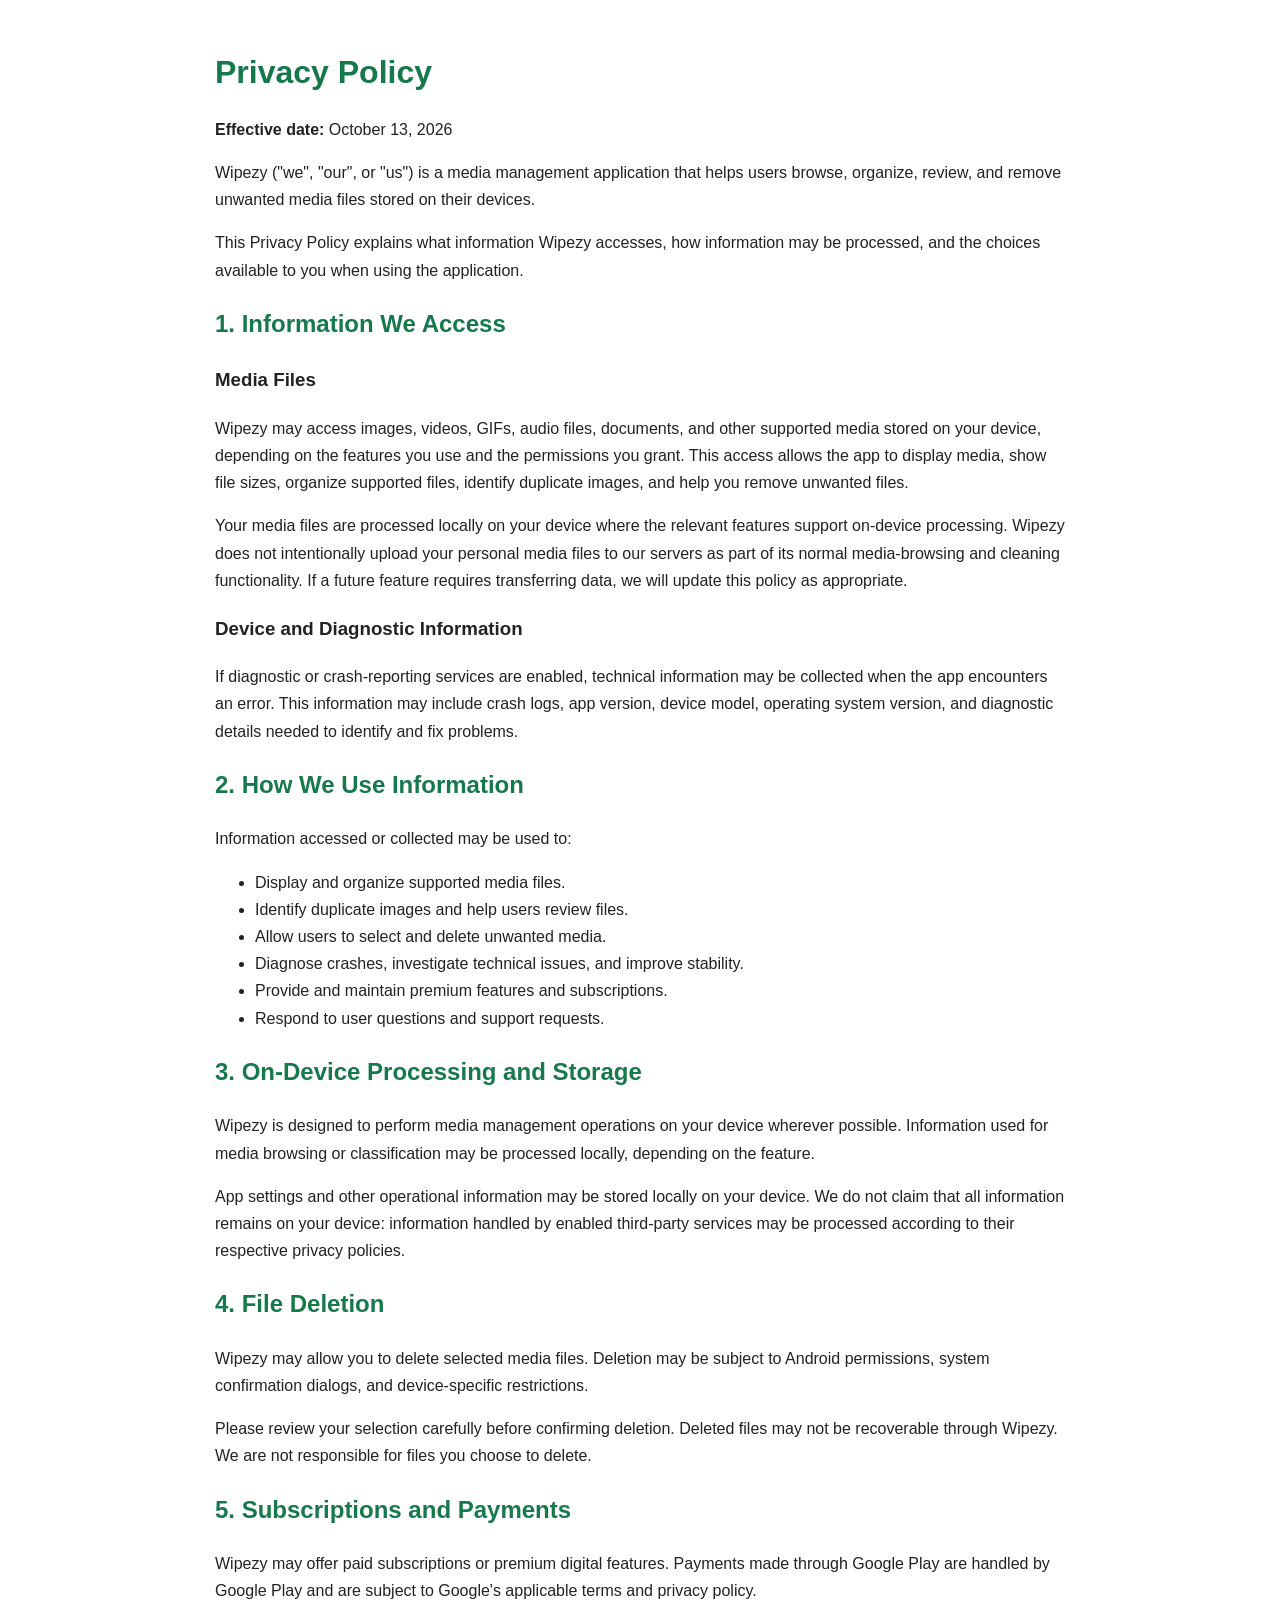
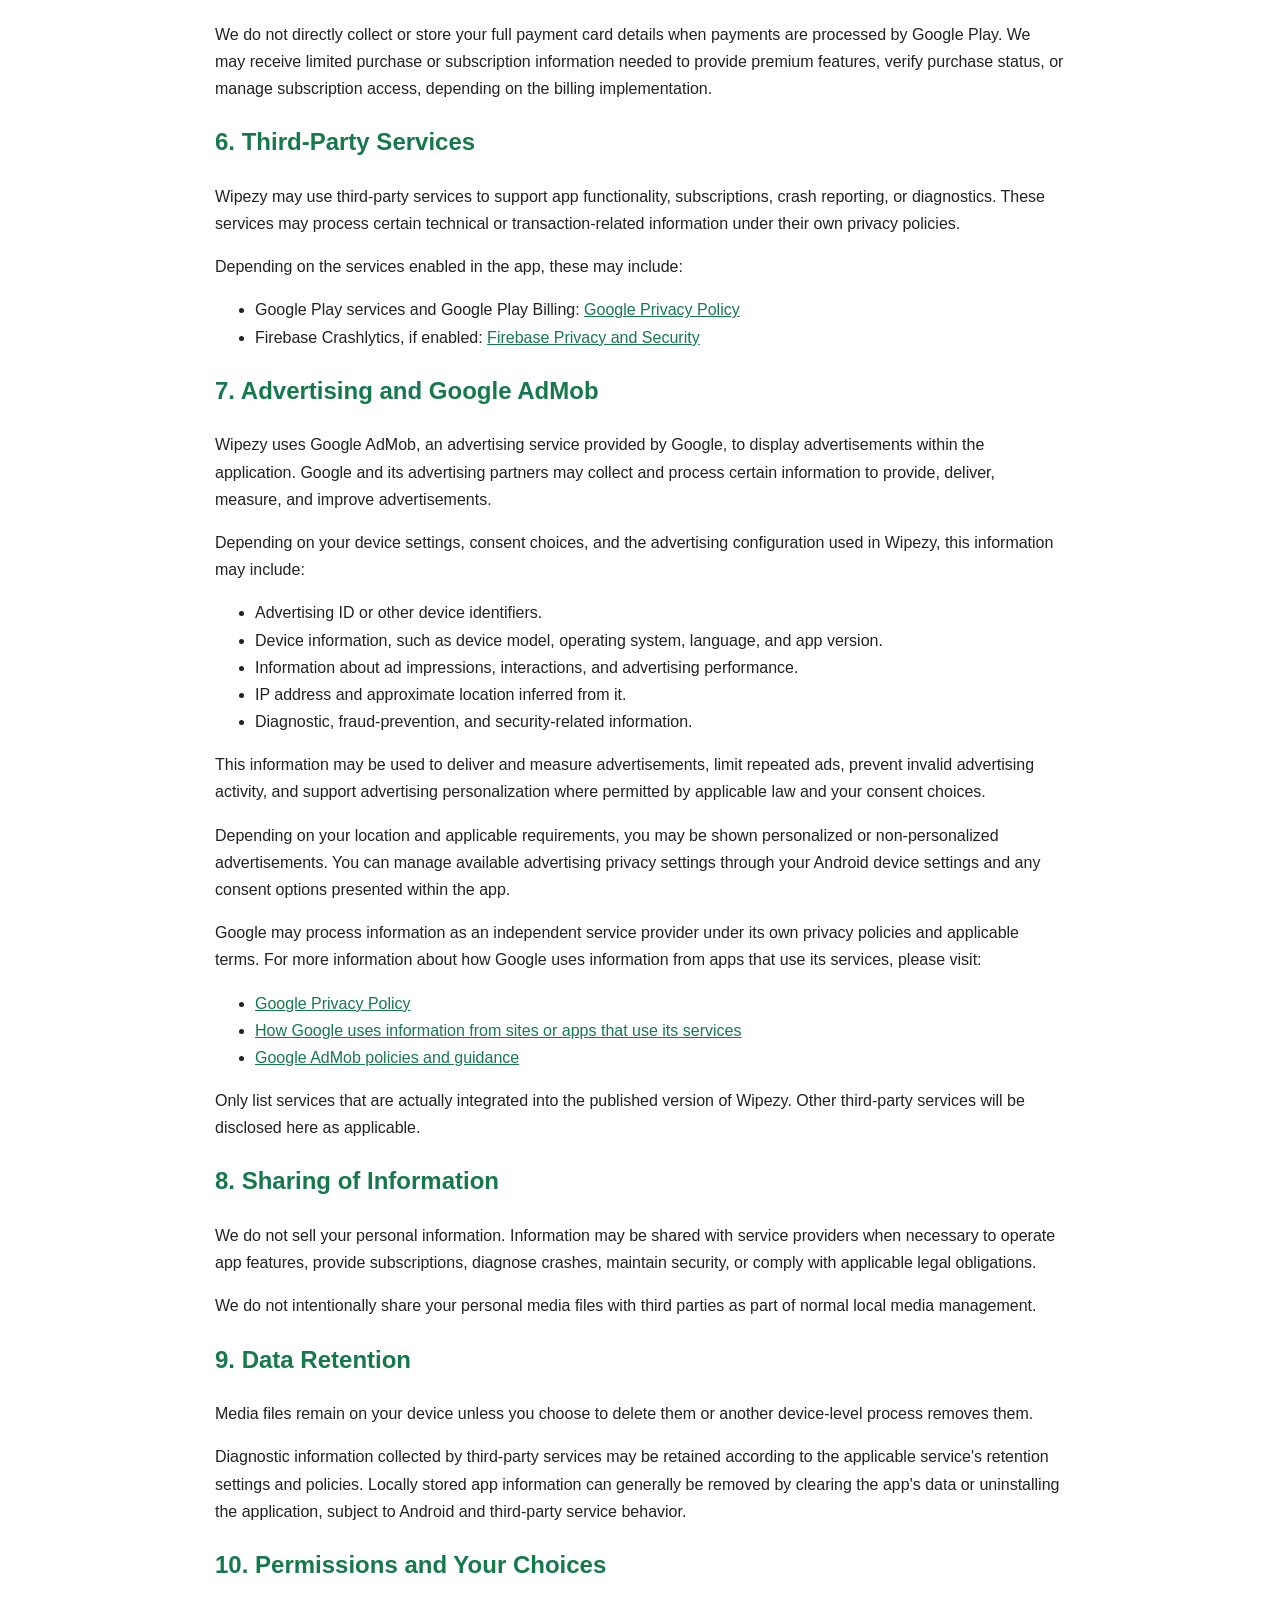
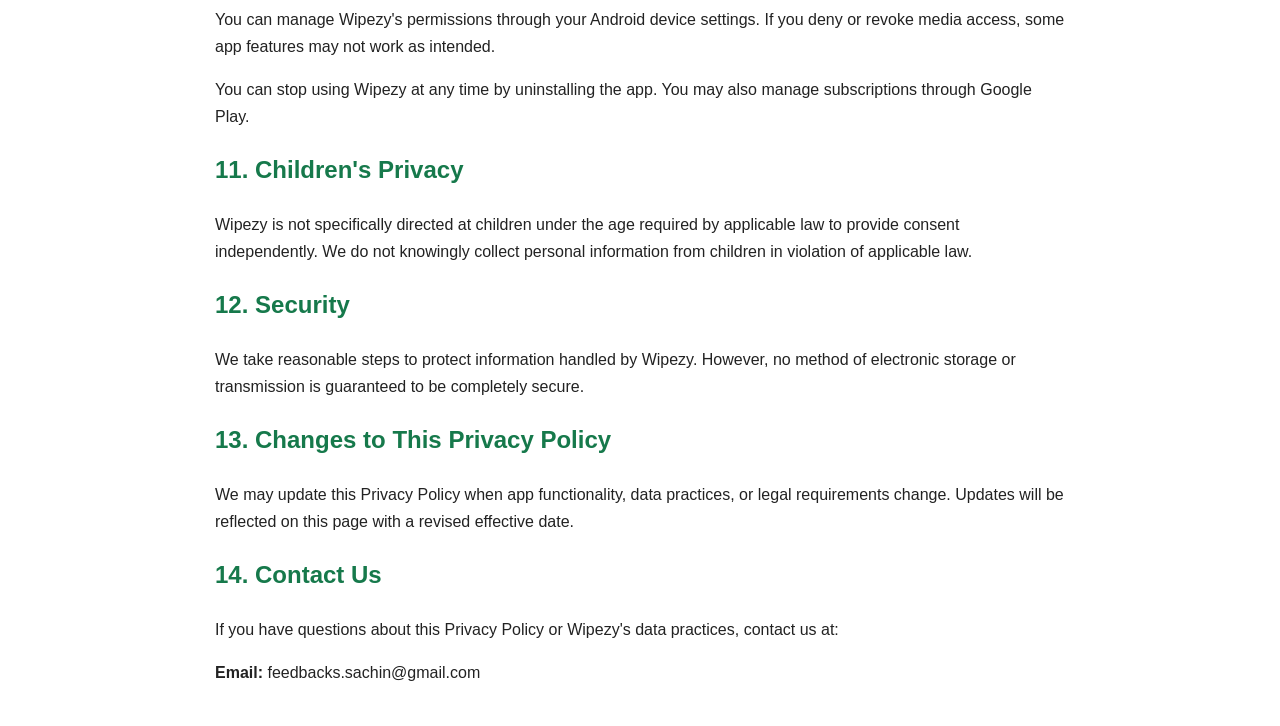
==== index.html @ 85cbdfef "Initial commit" ====
<!DOCTYPE html>
<html lang="en">
<head>
    <meta charset="UTF-8">
    <meta name="viewport" content="width=device-width, initial-scale=1.0">
    <title>Privacy Policy - Wipezy</title>
    <style>
        body {
            font-family: Arial, sans-serif;
            line-height: 1.7;
            color: #222;
            max-width: 850px;
            margin: 0 auto;
            padding: 24px;
        }
        h1, h2 { color: #16794b; }
        h1 { margin-bottom: 8px; }
        a { color: #16794b; }
    </style>
</head>
<body>

<h1>Privacy Policy</h1>
<p><strong>Effective date:</strong> October 13, 2026</p>

<p>
Wipezy ("we", "our", or "us") is a media management application
that helps users browse, organize, review, and remove unwanted media
files stored on their devices.
</p>

<p>
This Privacy Policy explains what information Wipezy accesses,
how information may be processed, and the choices available to you
when using the application.
</p>

<h2>1. Information We Access</h2>

<h3>Media Files</h3>
<p>
Wipezy may access images, videos, GIFs, audio files, documents,
and other supported media stored on your device, depending on the
features you use and the permissions you grant.
This access allows the app to display media, show file sizes,
organize supported files, identify duplicate images, and help you
remove unwanted files.
</p>

<p>
Your media files are processed locally on your device where the
relevant features support on-device processing. Wipezy does not
intentionally upload your personal media files to our servers as
part of its normal media-browsing and cleaning functionality.
If a future feature requires transferring data, we will update
this policy as appropriate.
</p>

<h3>Device and Diagnostic Information</h3>
<p>
If diagnostic or crash-reporting services are enabled, technical
information may be collected when the app encounters an error.
This information may include crash logs, app version, device model,
operating system version, and diagnostic details needed to identify
and fix problems.
</p>

<h2>2. How We Use Information</h2>
<p>Information accessed or collected may be used to:</p>
<ul>
    <li>Display and organize supported media files.</li>
    <li>Identify duplicate images and help users review files.</li>
    <li>Allow users to select and delete unwanted media.</li>
    <li>Diagnose crashes, investigate technical issues, and improve stability.</li>
    <li>Provide and maintain premium features and subscriptions.</li>
    <li>Respond to user questions and support requests.</li>
</ul>

<h2>3. On-Device Processing and Storage</h2>
<p>
Wipezy is designed to perform media management operations on your
device wherever possible. Information used for media browsing or
classification may be processed locally, depending on the feature.
</p>

<p>
App settings and other operational information may be stored locally
on your device. We do not claim that all information remains on your
device: information handled by enabled third-party services may be
processed according to their respective privacy policies.
</p>

<h2>4. File Deletion</h2>
<p>
Wipezy may allow you to delete selected media files. Deletion may be
subject to Android permissions, system confirmation dialogs, and
device-specific restrictions.
</p>

<p>
Please review your selection carefully before confirming deletion.
Deleted files may not be recoverable through Wipezy. We are not
responsible for files you choose to delete.
</p>

<h2>5. Subscriptions and Payments</h2>
<p>
Wipezy may offer paid subscriptions or premium digital features.
Payments made through Google Play are handled by Google Play and
are subject to Google's applicable terms and privacy policy.
</p>

<p>
We do not directly collect or store your full payment card details
when payments are processed by Google Play. We may receive limited
purchase or subscription information needed to provide premium
features, verify purchase status, or manage subscription access,
depending on the billing implementation.
</p>

<h2>6. Third-Party Services</h2>
<p>
Wipezy may use third-party services to support app functionality,
subscriptions, crash reporting, or diagnostics. These services may
process certain technical or transaction-related information under
their own privacy policies.
</p>

<p>Depending on the services enabled in the app, these may include:</p>
<ul>
    <li>
        Google Play services and Google Play Billing:
        <a href="https://policies.google.com/privacy">
            Google Privacy Policy
        </a>
    </li>
    <li>
        Firebase Crashlytics, if enabled:
        <a href="https://firebase.google.com/support/privacy">
            Firebase Privacy and Security
        </a>
    </li>
</ul>

<h2>7. Advertising and Google AdMob</h2>

<p>
Wipezy uses Google AdMob, an advertising service provided by Google,
to display advertisements within the application. Google and its
advertising partners may collect and process certain information
to provide, deliver, measure, and improve advertisements.
</p>

<p>
Depending on your device settings, consent choices, and the
advertising configuration used in Wipezy, this information may
include:
</p>

<ul>
    <li>Advertising ID or other device identifiers.</li>
    <li>Device information, such as device model, operating system,
        language, and app version.</li>
    <li>Information about ad impressions, interactions, and
        advertising performance.</li>
    <li>IP address and approximate location inferred from it.</li>
    <li>Diagnostic, fraud-prevention, and security-related information.</li>
</ul>

<p>
This information may be used to deliver and measure advertisements,
limit repeated ads, prevent invalid advertising activity, and support
advertising personalization where permitted by applicable law and
your consent choices.
</p>

<p>
Depending on your location and applicable requirements, you may be
shown personalized or non-personalized advertisements. You can manage
available advertising privacy settings through your Android device
settings and any consent options presented within the app.
</p>

<p>
Google may process information as an independent service provider
under its own privacy policies and applicable terms. For more
information about how Google uses information from apps that use
its services, please visit:
</p>

<ul>
    <li>
        <a href="https://policies.google.com/privacy">
            Google Privacy Policy
        </a>
    </li>
    <li>
        <a href="https://policies.google.com/technologies/partner-sites">
            How Google uses information from sites or apps that use
            its services
        </a>
    </li>
    <li>
        <a href="https://support.google.com/admob/answer/6128543">
            Google AdMob policies and guidance
        </a>
    </li>
</ul>

<p>
Only list services that are actually integrated into the published
version of Wipezy. Other third-party services will be disclosed here
as applicable.
</p>

<h2>8. Sharing of Information</h2>
<p>
We do not sell your personal information. Information may be shared
with service providers when necessary to operate app features,
provide subscriptions, diagnose crashes, maintain security, or comply
with applicable legal obligations.
</p>

<p>
We do not intentionally share your personal media files with third
parties as part of normal local media management.
</p>

<h2>9. Data Retention</h2>
<p>
Media files remain on your device unless you choose to delete them
or another device-level process removes them.
</p>

<p>
Diagnostic information collected by third-party services may be
retained according to the applicable service's retention settings
and policies. Locally stored app information can generally be removed
by clearing the app's data or uninstalling the application, subject
to Android and third-party service behavior.
</p>

<h2>10. Permissions and Your Choices</h2>
<p>
You can manage Wipezy's permissions through your Android device
settings. If you deny or revoke media access, some app features
may not work as intended.
</p>

<p>
You can stop using Wipezy at any time by uninstalling the app.
You may also manage subscriptions through Google Play.
</p>

<h2>11. Children's Privacy</h2>
<p>
Wipezy is not specifically directed at children under the age
required by applicable law to provide consent independently.
We do not knowingly collect personal information from children
in violation of applicable law.
</p>

<h2>12. Security</h2>
<p>
We take reasonable steps to protect information handled by Wipezy.
However, no method of electronic storage or transmission is
guaranteed to be completely secure.
</p>

<h2>13. Changes to This Privacy Policy</h2>
<p>
We may update this Privacy Policy when app functionality, data
practices, or legal requirements change. Updates will be reflected
on this page with a revised effective date.
</p>

<h2>14. Contact Us</h2>
<p>
If you have questions about this Privacy Policy or Wipezy's data
practices, contact us at:
</p>
<p>
<strong>Email:</strong> feedbacks.sachin@gmail.com
</p>
</body>
</html>
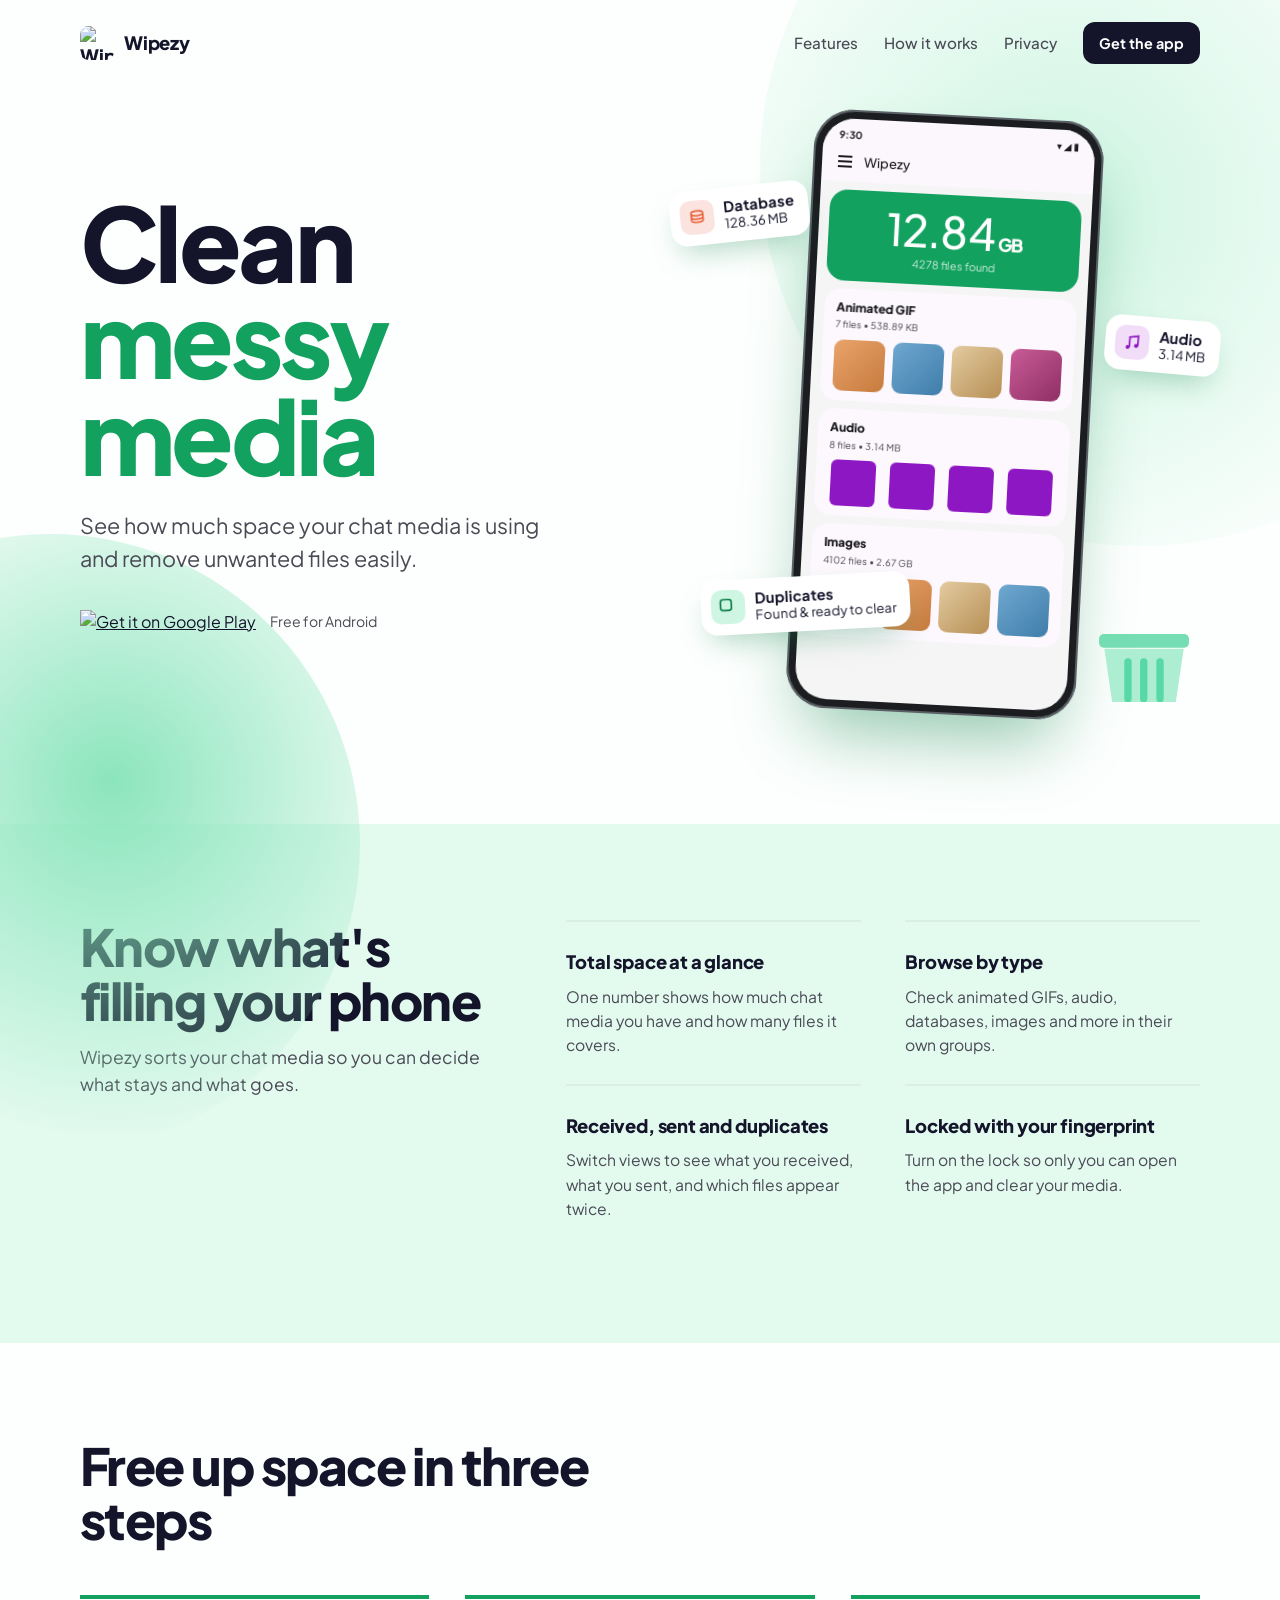
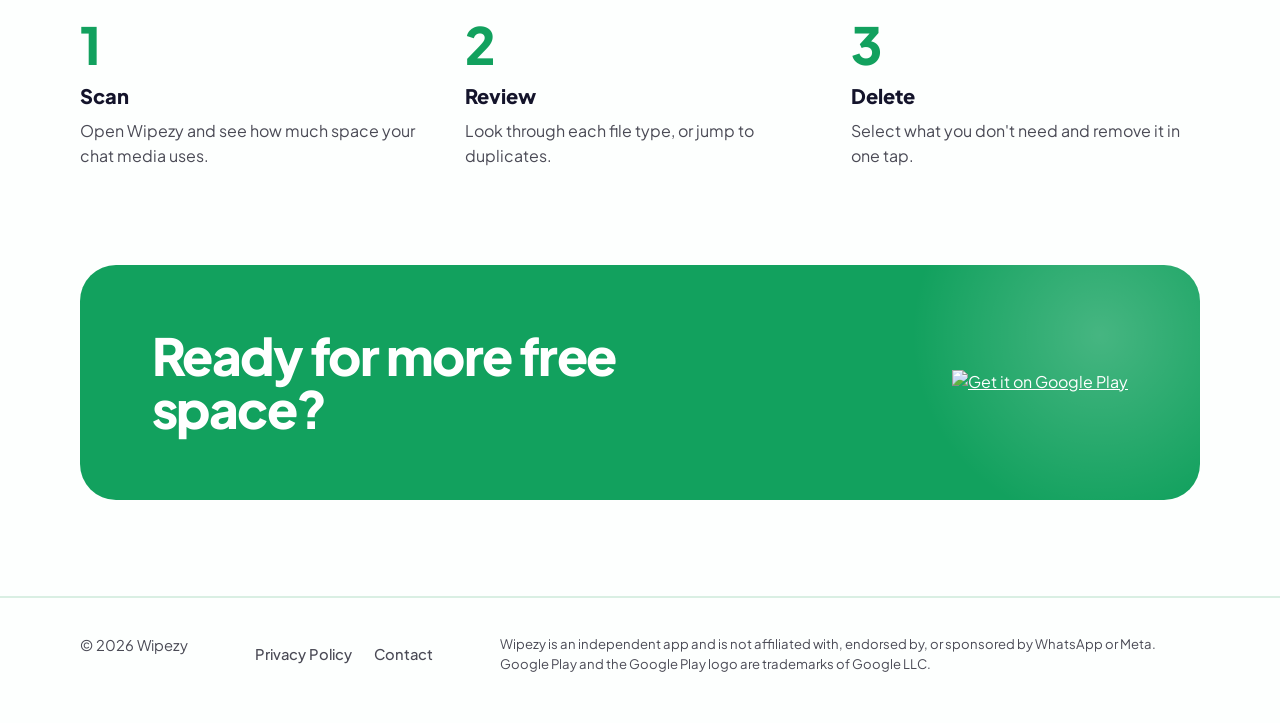
==== commit 305db120: "Add Privacy Policy page and site manifest file - Created a new privacy.html file detailing Wipezy's " ====
--- a/index.html
+++ b/index.html
@@ -1,286 +1,140 @@
 <!DOCTYPE html>
 <html lang="en">
 <head>
-    <meta charset="UTF-8">
-    <meta name="viewport" content="width=device-width, initial-scale=1.0">
-    <title>Privacy Policy - Wipezy</title>
-    <style>
-        body {
-            font-family: Arial, sans-serif;
-            line-height: 1.7;
-            color: #222;
-            max-width: 850px;
-            margin: 0 auto;
-            padding: 24px;
-        }
-        h1, h2 { color: #16794b; }
-        h1 { margin-bottom: 8px; }
-        a { color: #16794b; }
-    </style>
+<meta charset="utf-8">
+<meta name="viewport" content="width=device-width, initial-scale=1">
+<title>Wipezy – Clean messy chat media on Android</title>
+<meta name="description" content="See how much space your chat media is using and remove unwanted files easily. Browse by type, find duplicates, and lock the app with your fingerprint.">
+<meta name="theme-color" content="#12A15E">
+<meta property="og:title" content="Wipezy – Clean messy chat media">
+<meta property="og:description" content="Find and remove unwanted files to free up space on your Android phone.">
+<meta property="og:type" content="website">
+<link rel="preconnect" href="https://fonts.googleapis.com">
+<link rel="preconnect" href="https://fonts.gstatic.com" crossorigin>
+<link href="https://fonts.googleapis.com/css2?family=Plus+Jakarta+Sans:wght@400;500;700;800&display=swap" rel="stylesheet">
+<link rel="apple-touch-icon" sizes="180x180" href="assets/icons/apple-touch-icon.png">
+<link rel="icon" type="image/png" sizes="32x32" href="assets/icons/favicon-32x32.png">
+<link rel="icon" type="image/png" sizes="16x16" href="assets/icons/favicon-16x16.png">
+<link rel="manifest" href="/site.webmanifest">
+<link rel="stylesheet" href="assets/css/style.css">
 </head>
 <body>
 
-<h1>Privacy Policy</h1>
-<p><strong>Effective date:</strong> October 13, 2026</p>
+<header>
+  <div class="wrap">
+    <a class="brand" href="#top" aria-label="Wipezy home">
+      <img src="https://play-lh.googleusercontent.com/wvHFIWX6tVJ21joyfMhM9Ru5WQ-NIpBXmNF1sDlNzQWDO1u8IGWnmKqXlGvtixkoUIlphnZlFAmbVepfxdVo-wg=w480-h960-rw" alt="Wipezy logo" style="width:34px;height:34px;border-radius:25%">
+      Wipezy
+    </a>
+    <nav aria-label="Primary">
+      <a href="#features">Features</a>
+      <a href="#how">How it works</a>
+      <a href="#privacy">Privacy</a>
+      <a class="btn" href="https://play.google.com/store/apps/details?id=com.wipezy.android">Get the app</a>
+    </nav>
+  </div>
+</header>
 
-<p>
-Wipezy ("we", "our", or "us") is a media management application
-that helps users browse, organize, review, and remove unwanted media
-files stored on their devices.
-</p>
+<main id="top">
+  <div class="hero">
+    <div class="wrap">
+      <div>
+        <h1>Clean <span>messy media</span></h1>
+        <p class="lead">See how much space your chat media is using and remove unwanted files easily.</p>
+        <div class="cta-row">
+          <a href="https://play.google.com/store/apps/details?id=com.wipezy.android">
+            <img src="https://upload.wikimedia.org/wikipedia/commons/7/78/Google_Play_Store_badge_EN.svg" alt="Get it on Google Play" style="height:45px">
+          </a>
+          <span class="cta-note">Free for Android</span>
+        </div>
+      </div>
 
-<p>
-This Privacy Policy explains what information Wipezy accesses,
-how information may be processed, and the choices available to you
-when using the application.
-</p>
+      <div class="stage" aria-hidden="true">
+        <div class="phone">
+          <div class="screen">
+            <div class="status"><span>9:30</span><span>▾ ◢ ▮</span></div>
+            <div class="appbar"><i></i>Wipezy</div>
+            <div class="meter"><b><span id="gb">12.84</span><small>GB</small></b><p>4278 files found</p></div>
+            <div class="panel"><h4>Animated GIF</h4><p>7 files • 538.89 KB</p>
+              <div class="thumbs"><span class="t1"></span><span class="t2"></span><span class="t3"></span><span class="t4"></span></div></div>
+            <div class="panel"><h4>Audio</h4><p>8 files • 3.14 MB</p>
+              <div class="thumbs"><span class="au"></span><span class="au"></span><span class="au"></span><span class="au"></span></div></div>
+            <div class="panel"><h4>Images</h4><p>4102 files • 2.67 GB</p>
+              <div class="thumbs"><span class="t4"></span><span class="t1"></span><span class="t3"></span><span class="t2"></span></div></div>
+          </div>
+        </div>
+        <div class="chip c1"><i style="background:#FBE4DF"><svg viewBox="0 0 24 24"><path d="M5 7c0-1.7 3-3 7-3s7 1.3 7 3-3 3-7 3-7-1.3-7-3zm0 4c0 1.7 3 3 7 3s7-1.3 7-3M5 15c0 1.7 3 3 7 3s7-1.3 7-3V7M5 7v8" fill="none" stroke="#EA6540" stroke-width="2"/></svg></i><span><b>Database</b>128.36 MB</span></div>
+        <div class="chip c2"><i style="background:#F1DDF8"><svg viewBox="0 0 24 24"><path d="M9 18V6l10-2v12" fill="none" stroke="#8E17C4" stroke-width="2"/><circle cx="7" cy="18" r="2.4" fill="#8E17C4"/><circle cx="17" cy="16" r="2.4" fill="#8E17C4"/></svg></i><span><b>Audio</b>3.14 MB</span></div>
+        <div class="chip c3"><i style="background:var(--mist)"><svg viewBox="0 0 24 24"><rect x="3" y="3" width="13" height="13" rx="3" fill="none" stroke="#0C7F48" stroke-width="2"/></svg></i><span><b>Duplicates</b>Found &amp; ready to clear</span></div>
+        <svg class="bin" viewBox="0 0 175 130" fill="none"><rect x="2" width="171" height="26" rx="9" fill="#6EDCAE"/><path d="M12 28h151l-15 102H27z" fill="#A9EDCF"/><rect x="50" y="46" width="14" height="84" rx="7" fill="#4FD6A0"/><rect x="80" y="46" width="14" height="84" rx="7" fill="#4FD6A0"/><rect x="111" y="46" width="14" height="84" rx="7" fill="#4FD6A0"/></svg>
+      </div>
+    </div>
+  </div>
 
-<h2>1. Information We Access</h2>
+  <section class="features" id="features">
+    <div class="wrap">
+      <div>
+        <h2>Know what's filling your phone</h2>
+        <p class="sub">Wipezy sorts your chat media so you can decide what stays and what goes.</p>
+      </div>
+      <div class="rows">
+        <div class="row"><h3>Total space at a glance</h3><p>One number shows how much chat media you have and how many files it covers.</p></div>
+        <div class="row"><h3>Browse by type</h3><p>Check animated GIFs, audio, databases, images and more in their own groups.</p></div>
+        <div class="row"><h3>Received, sent and duplicates</h3><p>Switch views to see what you received, what you sent, and which files appear twice.</p></div>
+        <div class="row" id="privacy"><h3>Locked with your fingerprint</h3><p>Turn on the lock so only you can open the app and clear your media.</p></div>
+      </div>
+    </div>
+  </section>
 
-<h3>Media Files</h3>
-<p>
-Wipezy may access images, videos, GIFs, audio files, documents,
-and other supported media stored on your device, depending on the
-features you use and the permissions you grant.
-This access allows the app to display media, show file sizes,
-organize supported files, identify duplicate images, and help you
-remove unwanted files.
-</p>
+  <section id="how">
+    <div class="wrap">
+      <h2>Free up space in three steps</h2>
+      <ol class="steps">
+        <li><h3>Scan</h3><p>Open Wipezy and see how much space your chat media uses.</p></li>
+        <li><h3>Review</h3><p>Look through each file type, or jump to duplicates.</p></li>
+        <li><h3>Delete</h3><p>Select what you don't need and remove it in one tap.</p></li>
+      </ol>
+    </div>
+  </section>
 
-<p>
-Your media files are processed locally on your device where the
-relevant features support on-device processing. Wipezy does not
-intentionally upload your personal media files to our servers as
-part of its normal media-browsing and cleaning functionality.
-If a future feature requires transferring data, we will update
-this policy as appropriate.
-</p>
+  <div class="band">
+    <div class="wrap">
+      <div>
+        <h2>Ready for more free space?</h2>
+        <a href="https://play.google.com/store/apps/details?id=com.wipezy.android">
+          <img src="https://upload.wikimedia.org/wikipedia/commons/7/78/Google_Play_Store_badge_EN.svg" alt="Get it on Google Play" style="height:50px">
+        </a>
+      </div>
+    </div>
+  </div>
+</main>
 
-<h3>Device and Diagnostic Information</h3>
-<p>
-If diagnostic or crash-reporting services are enabled, technical
-information may be collected when the app encounters an error.
-This information may include crash logs, app version, device model,
-operating system version, and diagnostic details needed to identify
-and fix problems.
-</p>
+<footer>
+  <div class="wrap">
+    <span>© 2026 Wipezy</span>
+    <nav aria-label="Footer">
+      <a href="privacy.html">Privacy Policy</a>
+      <!-- <a href="terms.html">Terms</a> -->
+      <a href="mailto:feedbacks.sachin@gmail.com">Contact</a>
+    </nav>
+    <p class="fine">Wipezy is an independent app and is not affiliated with, endorsed by, or sponsored by WhatsApp or Meta. Google Play and the Google Play logo are trademarks of Google LLC.</p>
+  </div>
+</footer>
 
-<h2>2. How We Use Information</h2>
-<p>Information accessed or collected may be used to:</p>
-<ul>
-    <li>Display and organize supported media files.</li>
-    <li>Identify duplicate images and help users review files.</li>
-    <li>Allow users to select and delete unwanted media.</li>
-    <li>Diagnose crashes, investigate technical issues, and improve stability.</li>
-    <li>Provide and maintain premium features and subscriptions.</li>
-    <li>Respond to user questions and support requests.</li>
-</ul>
-
-<h2>3. On-Device Processing and Storage</h2>
-<p>
-Wipezy is designed to perform media management operations on your
-device wherever possible. Information used for media browsing or
-classification may be processed locally, depending on the feature.
-</p>
-
-<p>
-App settings and other operational information may be stored locally
-on your device. We do not claim that all information remains on your
-device: information handled by enabled third-party services may be
-processed according to their respective privacy policies.
-</p>
-
-<h2>4. File Deletion</h2>
-<p>
-Wipezy may allow you to delete selected media files. Deletion may be
-subject to Android permissions, system confirmation dialogs, and
-device-specific restrictions.
-</p>
-
-<p>
-Please review your selection carefully before confirming deletion.
-Deleted files may not be recoverable through Wipezy. We are not
-responsible for files you choose to delete.
-</p>
-
-<h2>5. Subscriptions and Payments</h2>
-<p>
-Wipezy may offer paid subscriptions or premium digital features.
-Payments made through Google Play are handled by Google Play and
-are subject to Google's applicable terms and privacy policy.
-</p>
-
-<p>
-We do not directly collect or store your full payment card details
-when payments are processed by Google Play. We may receive limited
-purchase or subscription information needed to provide premium
-features, verify purchase status, or manage subscription access,
-depending on the billing implementation.
-</p>
-
-<h2>6. Third-Party Services</h2>
-<p>
-Wipezy may use third-party services to support app functionality,
-subscriptions, crash reporting, or diagnostics. These services may
-process certain technical or transaction-related information under
-their own privacy policies.
-</p>
-
-<p>Depending on the services enabled in the app, these may include:</p>
-<ul>
-    <li>
-        Google Play services and Google Play Billing:
-        <a href="https://policies.google.com/privacy">
-            Google Privacy Policy
-        </a>
-    </li>
-    <li>
-        Firebase Crashlytics, if enabled:
-        <a href="https://firebase.google.com/support/privacy">
-            Firebase Privacy and Security
-        </a>
-    </li>
-</ul>
-
-<h2>7. Advertising and Google AdMob</h2>
-
-<p>
-Wipezy uses Google AdMob, an advertising service provided by Google,
-to display advertisements within the application. Google and its
-advertising partners may collect and process certain information
-to provide, deliver, measure, and improve advertisements.
-</p>
-
-<p>
-Depending on your device settings, consent choices, and the
-advertising configuration used in Wipezy, this information may
-include:
-</p>
-
-<ul>
-    <li>Advertising ID or other device identifiers.</li>
-    <li>Device information, such as device model, operating system,
-        language, and app version.</li>
-    <li>Information about ad impressions, interactions, and
-        advertising performance.</li>
-    <li>IP address and approximate location inferred from it.</li>
-    <li>Diagnostic, fraud-prevention, and security-related information.</li>
-</ul>
-
-<p>
-This information may be used to deliver and measure advertisements,
-limit repeated ads, prevent invalid advertising activity, and support
-advertising personalization where permitted by applicable law and
-your consent choices.
-</p>
-
-<p>
-Depending on your location and applicable requirements, you may be
-shown personalized or non-personalized advertisements. You can manage
-available advertising privacy settings through your Android device
-settings and any consent options presented within the app.
-</p>
-
-<p>
-Google may process information as an independent service provider
-under its own privacy policies and applicable terms. For more
-information about how Google uses information from apps that use
-its services, please visit:
-</p>
-
-<ul>
-    <li>
-        <a href="https://policies.google.com/privacy">
-            Google Privacy Policy
-        </a>
-    </li>
-    <li>
-        <a href="https://policies.google.com/technologies/partner-sites">
-            How Google uses information from sites or apps that use
-            its services
-        </a>
-    </li>
-    <li>
-        <a href="https://support.google.com/admob/answer/6128543">
-            Google AdMob policies and guidance
-        </a>
-    </li>
-</ul>
-
-<p>
-Only list services that are actually integrated into the published
-version of Wipezy. Other third-party services will be disclosed here
-as applicable.
-</p>
-
-<h2>8. Sharing of Information</h2>
-<p>
-We do not sell your personal information. Information may be shared
-with service providers when necessary to operate app features,
-provide subscriptions, diagnose crashes, maintain security, or comply
-with applicable legal obligations.
-</p>
-
-<p>
-We do not intentionally share your personal media files with third
-parties as part of normal local media management.
-</p>
-
-<h2>9. Data Retention</h2>
-<p>
-Media files remain on your device unless you choose to delete them
-or another device-level process removes them.
-</p>
-
-<p>
-Diagnostic information collected by third-party services may be
-retained according to the applicable service's retention settings
-and policies. Locally stored app information can generally be removed
-by clearing the app's data or uninstalling the application, subject
-to Android and third-party service behavior.
-</p>
-
-<h2>10. Permissions and Your Choices</h2>
-<p>
-You can manage Wipezy's permissions through your Android device
-settings. If you deny or revoke media access, some app features
-may not work as intended.
-</p>
-
-<p>
-You can stop using Wipezy at any time by uninstalling the app.
-You may also manage subscriptions through Google Play.
-</p>
-
-<h2>11. Children's Privacy</h2>
-<p>
-Wipezy is not specifically directed at children under the age
-required by applicable law to provide consent independently.
-We do not knowingly collect personal information from children
-in violation of applicable law.
-</p>
-
-<h2>12. Security</h2>
-<p>
-We take reasonable steps to protect information handled by Wipezy.
-However, no method of electronic storage or transmission is
-guaranteed to be completely secure.
-</p>
-
-<h2>13. Changes to This Privacy Policy</h2>
-<p>
-We may update this Privacy Policy when app functionality, data
-practices, or legal requirements change. Updates will be reflected
-on this page with a revised effective date.
-</p>
-
-<h2>14. Contact Us</h2>
-<p>
-If you have questions about this Privacy Policy or Wipezy's data
-practices, contact us at:
-</p>
-<p>
-<strong>Email:</strong> feedbacks.sachin@gmail.com
-</p>
+<script>
+(function(){
+  var el=document.getElementById('gb');
+  if(!el||window.matchMedia('(prefers-reduced-motion: reduce)').matches)return;
+  var end=12.84,start=null,dur=1200;
+  el.textContent='0.00';
+  function tick(t){
+    if(start===null)start=t;
+    var p=Math.min((t-start)/dur,1),e=1-Math.pow(1-p,3);
+    el.textContent=(end*e).toFixed(2);
+    if(p<1)requestAnimationFrame(tick);
+  }
+  requestAnimationFrame(tick);
+})();
+</script>
 </body>
-</html>+</html>
--- a/assets/css/style.css
+++ b/assets/css/style.css
@@ -0,0 +1,634 @@
+:root {
+    --ink: #14142B;
+    --slate: #4A4A55;
+    --leaf: #12A15E;
+    --leaf-d: #0C7F48;
+    --mint: #E3FAEF;
+    --mist: #CFF5E3;
+    --paper: #FDFFFE;
+    --line: #D9EFE3;
+    --font: 'Plus Jakarta Sans', system-ui, -apple-system, 'Segoe UI', Roboto, sans-serif;
+    color-scheme: light;
+}
+
+* {
+    box-sizing: border-box;
+    margin: 0
+}
+
+html {
+    scroll-behavior: smooth
+}
+
+body {
+    font-family: var(--font);
+    color: var(--ink);
+    background: var(--paper);
+    line-height: 1.55;
+    -webkit-font-smoothing: antialiased;
+    overflow-x: hidden
+}
+
+a {
+    color: inherit
+}
+
+a:focus-visible,
+button:focus-visible,
+summary:focus-visible {
+    outline: 3px solid var(--leaf);
+    outline-offset: 3px;
+    border-radius: 8px
+}
+
+.wrap {
+    width: min(1120px, 100% - 40px);
+    margin-inline: auto
+}
+
+/* header */
+header {
+    position: relative;
+    z-index: 3;
+    padding: 22px 0
+}
+
+header .wrap {
+    display: flex;
+    align-items: center;
+    justify-content: space-between;
+    gap: 16px
+}
+
+.brand {
+    display: flex;
+    align-items: center;
+    gap: 10px;
+    font-weight: 800;
+    font-size: 1.15rem;
+    text-decoration: none;
+    letter-spacing: -.01em
+}
+
+.brand svg {
+    width: 34px;
+    height: 34px
+}
+
+nav {
+    display: flex;
+    align-items: center;
+    gap: 26px;
+    font-weight: 500;
+    font-size: .95rem
+}
+
+nav a {
+    text-decoration: none;
+    color: var(--slate)
+}
+
+nav a:hover {
+    color: var(--ink)
+}
+
+.btn {
+    display: inline-flex;
+    align-items: center;
+    gap: 10px;
+    background: var(--ink);
+    color: #fff;
+    text-decoration: none;
+    font-weight: 700;
+    padding: 14px 22px;
+    border-radius: 14px;
+    transition: background .15s, transform .15s
+}
+
+.btn:hover {
+    background: #000;
+    transform: translateY(-1px)
+}
+
+.btn svg {
+    width: 20px;
+    height: 20px;
+    flex: none
+}
+
+.btn.green {
+    background: var(--leaf)
+}
+
+.btn.green:hover {
+    background: var(--leaf-d)
+}
+
+.btn.white {
+    background: #fff;
+    color: var(--ink)
+}
+
+.btn.white:hover {
+    background: var(--mint)
+}
+
+nav .btn {
+    padding: 10px 16px;
+    font-size: .9rem;
+    border-radius: 12px
+}
+
+/* hero */
+.hero {
+    position: relative;
+    padding: 28px 0 110px
+}
+
+.hero::before,
+.hero::after {
+    content: "";
+    position: absolute;
+    z-index: 0;
+    border-radius: 50%;
+    pointer-events: none
+}
+
+.hero::before {
+    width: 760px;
+    height: 760px;
+    right: -240px;
+    top: -300px;
+    background: radial-gradient(circle at 40% 55%, var(--mist), rgba(207, 245, 227, 0) 70%)
+}
+
+.hero::after {
+    width: 620px;
+    height: 620px;
+    left: -260px;
+    bottom: -330px;
+    background: radial-gradient(circle at 60% 40%, #8BE5BC, rgba(139, 229, 188, 0) 68%)
+}
+
+.hero .wrap {
+    position: relative;
+    z-index: 1;
+    display: grid;
+    grid-template-columns: 1.05fr .95fr;
+    gap: 48px;
+    align-items: center
+}
+
+h1 {
+    font-size: clamp(3.2rem, 8.4vw, 6.4rem);
+    line-height: .94;
+    letter-spacing: -.035em;
+    font-weight: 800
+}
+
+h1 span {
+    display: block;
+    color: var(--leaf)
+}
+
+.lead {
+    margin-top: 26px;
+    font-size: clamp(1.1rem, 2vw, 1.35rem);
+    color: var(--slate);
+    max-width: 30ch
+}
+
+.cta-row {
+    margin-top: 34px;
+    display: flex;
+    flex-wrap: wrap;
+    gap: 14px;
+    align-items: center
+}
+
+.cta-note {
+    font-size: .88rem;
+    color: var(--slate)
+}
+
+/* phone mock */
+.stage {
+    position: relative;
+    min-height: 600px;
+    display: grid;
+    place-items: center
+}
+
+.phone {
+    position: relative;
+    width: min(290px, 72vw);
+    aspect-ratio: 9/18.6;
+    background: #1b1d20;
+    border-radius: 40px;
+    padding: 9px;
+    box-shadow: 0 40px 70px -20px rgba(12, 127, 72, .45), 0 0 0 2px #5b6066 inset;
+    transform: rotate(3deg);
+    animation: rise .9s cubic-bezier(.2, .8, .2, 1) both
+}
+
+@keyframes rise {
+    from {
+        opacity: 0;
+        transform: translateY(40px) rotate(3deg)
+    }
+
+    to {
+        opacity: 1;
+        transform: translateY(0) rotate(3deg)
+    }
+}
+
+.screen {
+    height: 100%;
+    border-radius: 32px;
+    background: #F5F5F5;
+    overflow: hidden;
+    font-size: 11px;
+    color: #1C1B1F
+}
+
+.status {
+    display: flex;
+    justify-content: space-between;
+    padding: 9px 16px 0;
+    font-size: 10px;
+    font-weight: 700;
+    background: #FBF7FD
+}
+
+.appbar {
+    padding: 8px 16px 10px;
+    background: #FBF7FD;
+    display: flex;
+    gap: 12px;
+    align-items: center;
+    font-size: 13px;
+    font-weight: 500
+}
+
+.appbar i {
+    display: block;
+    width: 14px;
+    height: 2px;
+    background: #1C1B1F;
+    box-shadow: 0 5px #1C1B1F, 0 -5px #1C1B1F
+}
+
+.meter {
+    margin: 8px 10px;
+    border-radius: 18px;
+    background: var(--leaf);
+    color: #fff;
+    text-align: center;
+    padding: 14px 8px 12px
+}
+
+.meter b {
+    font-size: 44px;
+    font-weight: 500;
+    letter-spacing: -.02em;
+    line-height: 1
+}
+
+.meter b small {
+    font-size: 18px;
+    font-weight: 800;
+    margin-left: 3px
+}
+
+.meter p {
+    font-size: 11px;
+    opacity: .78;
+    margin-top: 4px
+}
+
+.panel {
+    margin: 8px 10px;
+    background: #FCF8FD;
+    border-radius: 16px;
+    padding: 10px 12px
+}
+
+.panel h4 {
+    font-size: 12px;
+    font-weight: 800
+}
+
+.panel p {
+    font-size: 9.5px;
+    color: #49454F
+}
+
+.thumbs {
+    display: grid;
+    grid-template-columns: repeat(4, 1fr);
+    gap: 8px;
+    margin-top: 8px
+}
+
+.thumbs span {
+    aspect-ratio: 1;
+    border-radius: 9px
+}
+
+.t1 {
+    background: linear-gradient(135deg, #E9A36A, #C77B3E)
+}
+
+.t2 {
+    background: linear-gradient(135deg, #6FA8D0, #3F7DAA)
+}
+
+.t3 {
+    background: linear-gradient(135deg, #E3CBA0, #B78F55)
+}
+
+.t4 {
+    background: linear-gradient(135deg, #C95B97, #8F2F66)
+}
+
+.thumbs .au {
+    position: relative;
+    background-color: #8E17C4;
+    border-radius: 6px;
+    width: 90%;
+    aspect-ratio: 1;
+    margin-inline: auto;
+    overflow: hidden;
+}
+
+.thumbs .au::before {
+    content: "";
+    position: absolute;
+    inset: 0;
+    background: url("https://www.svgrepo.com/show/522203/music-note.svg") center / 60% no-repeat;
+    filter: brightness(0) invert(1);
+}
+
+.chip {
+    position: absolute;
+    display: flex;
+    align-items: center;
+    gap: 10px;
+    background: #fff;
+    border-radius: 16px;
+    padding: 10px 14px 10px 10px;
+    box-shadow: 0 14px 30px -10px rgba(12, 127, 72, .35);
+    font-size: .82rem;
+    line-height: 1.25
+}
+
+.chip b {
+    display: block;
+    font-size: .92rem
+}
+
+.chip i {
+    width: 34px;
+    height: 34px;
+    border-radius: 10px;
+    display: grid;
+    place-items: center;
+    flex: none
+}
+
+.chip i svg {
+    width: 20px;
+    height: 20px
+}
+
+.c1 {
+    left: -4%;
+    top: 12%;
+    transform: rotate(-6deg)
+}
+
+.c2 {
+    right: -4%;
+    top: 34%;
+    transform: rotate(5deg)
+}
+
+.c3 {
+    left: 2%;
+    bottom: 14%;
+    transform: rotate(-3deg)
+}
+
+.bin {
+    position: absolute;
+    right: 2%;
+    bottom: 2%;
+    width: 92px;
+    opacity: .95
+}
+
+/* sections */
+section {
+    padding: 96px 0
+}
+
+h2 {
+    font-size: clamp(2rem, 4.6vw, 3.2rem);
+    line-height: 1.05;
+    letter-spacing: -.03em;
+    font-weight: 800;
+    max-width: 16ch
+}
+
+.sub {
+    margin-top: 16px;
+    color: var(--slate);
+    font-size: 1.1rem;
+    max-width: 44ch
+}
+
+.features {
+    background: var(--mint)
+}
+
+.features .wrap {
+    display: grid;
+    grid-template-columns: .8fr 1.2fr;
+    gap: 64px
+}
+
+.rows {
+    display: grid;
+    grid-template-columns: 1fr 1fr;
+    gap: 0 44px
+}
+
+.row {
+    padding: 26px 0;
+    border-top: 2px solid var(--line)
+}
+
+.row h3 {
+    font-size: 1.15rem;
+    font-weight: 800;
+    letter-spacing: -.01em
+}
+
+.row p {
+    margin-top: 8px;
+    color: var(--slate);
+    font-size: .98rem
+}
+
+.steps {
+    list-style: none;
+    padding: 0;
+    margin-top: 48px;
+    display: grid;
+    grid-template-columns: repeat(3, 1fr);
+    gap: 36px;
+    counter-reset: s
+}
+
+.steps li {
+    counter-increment: s;
+    padding-top: 20px;
+    border-top: 4px solid var(--leaf)
+}
+
+.steps li::before {
+    content: counter(s);
+    display: block;
+    font-size: 3.2rem;
+    font-weight: 800;
+    color: var(--leaf);
+    line-height: 1;
+    letter-spacing: -.04em
+}
+
+.steps h3 {
+    margin-top: 10px;
+    font-size: 1.25rem;
+    font-weight: 800
+}
+
+.steps p {
+    margin-top: 8px;
+    color: var(--slate)
+}
+
+.band {
+    padding: 0 0 96px
+}
+
+.band .wrap>div {
+    background: var(--leaf);
+    color: #fff;
+    border-radius: 36px;
+    padding: 64px clamp(24px, 6vw, 72px);
+    display: flex;
+    flex-wrap: wrap;
+    gap: 28px;
+    align-items: center;
+    justify-content: space-between;
+    position: relative;
+    overflow: hidden
+}
+
+.band .wrap>div::after {
+    content: "";
+    position: absolute;
+    right: -90px;
+    top: -120px;
+    width: 380px;
+    height: 380px;
+    border-radius: 50%;
+    background: radial-gradient(circle, rgba(255, 255, 255, .22), rgba(255, 255, 255, 0) 70%)
+}
+
+.band h2 {
+    max-width: 14ch;
+    position: relative;
+    z-index: 1
+}
+
+.band .btn {
+    position: relative;
+    z-index: 1
+}
+
+footer {
+    border-top: 2px solid var(--line);
+    padding: 36px 0 48px;
+    font-size: .92rem;
+    color: var(--slate)
+}
+
+footer .wrap {
+    display: flex;
+    flex-wrap: wrap;
+    gap: 18px 40px;
+    justify-content: space-between
+}
+
+footer nav {
+    gap: 22px;
+    font-size: .92rem
+}
+
+.fine {
+    flex-basis: 100%;
+    font-size: .82rem;
+    max-width: 70ch
+}
+
+@media (max-width:900px) {
+    nav a:not(.btn) {
+        display: none
+    }
+
+    .hero {
+        padding-bottom: 70px
+    }
+
+    .hero .wrap,
+    .features .wrap {
+        grid-template-columns: 1fr;
+        gap: 40px
+    }
+
+    .lead {
+        max-width: 36ch
+    }
+
+    .stage {
+        min-height: 560px
+    }
+
+    .rows {
+        grid-template-columns: 1fr
+    }
+
+    .steps {
+        grid-template-columns: 1fr
+    }
+
+    section {
+        padding: 68px 0
+    }
+}
+
+@media (prefers-reduced-motion:reduce) {
+    .phone {
+        animation: none
+    }
+
+    html {
+        scroll-behavior: auto
+    }
+
+    .btn {
+        transition: none
+    }
+}
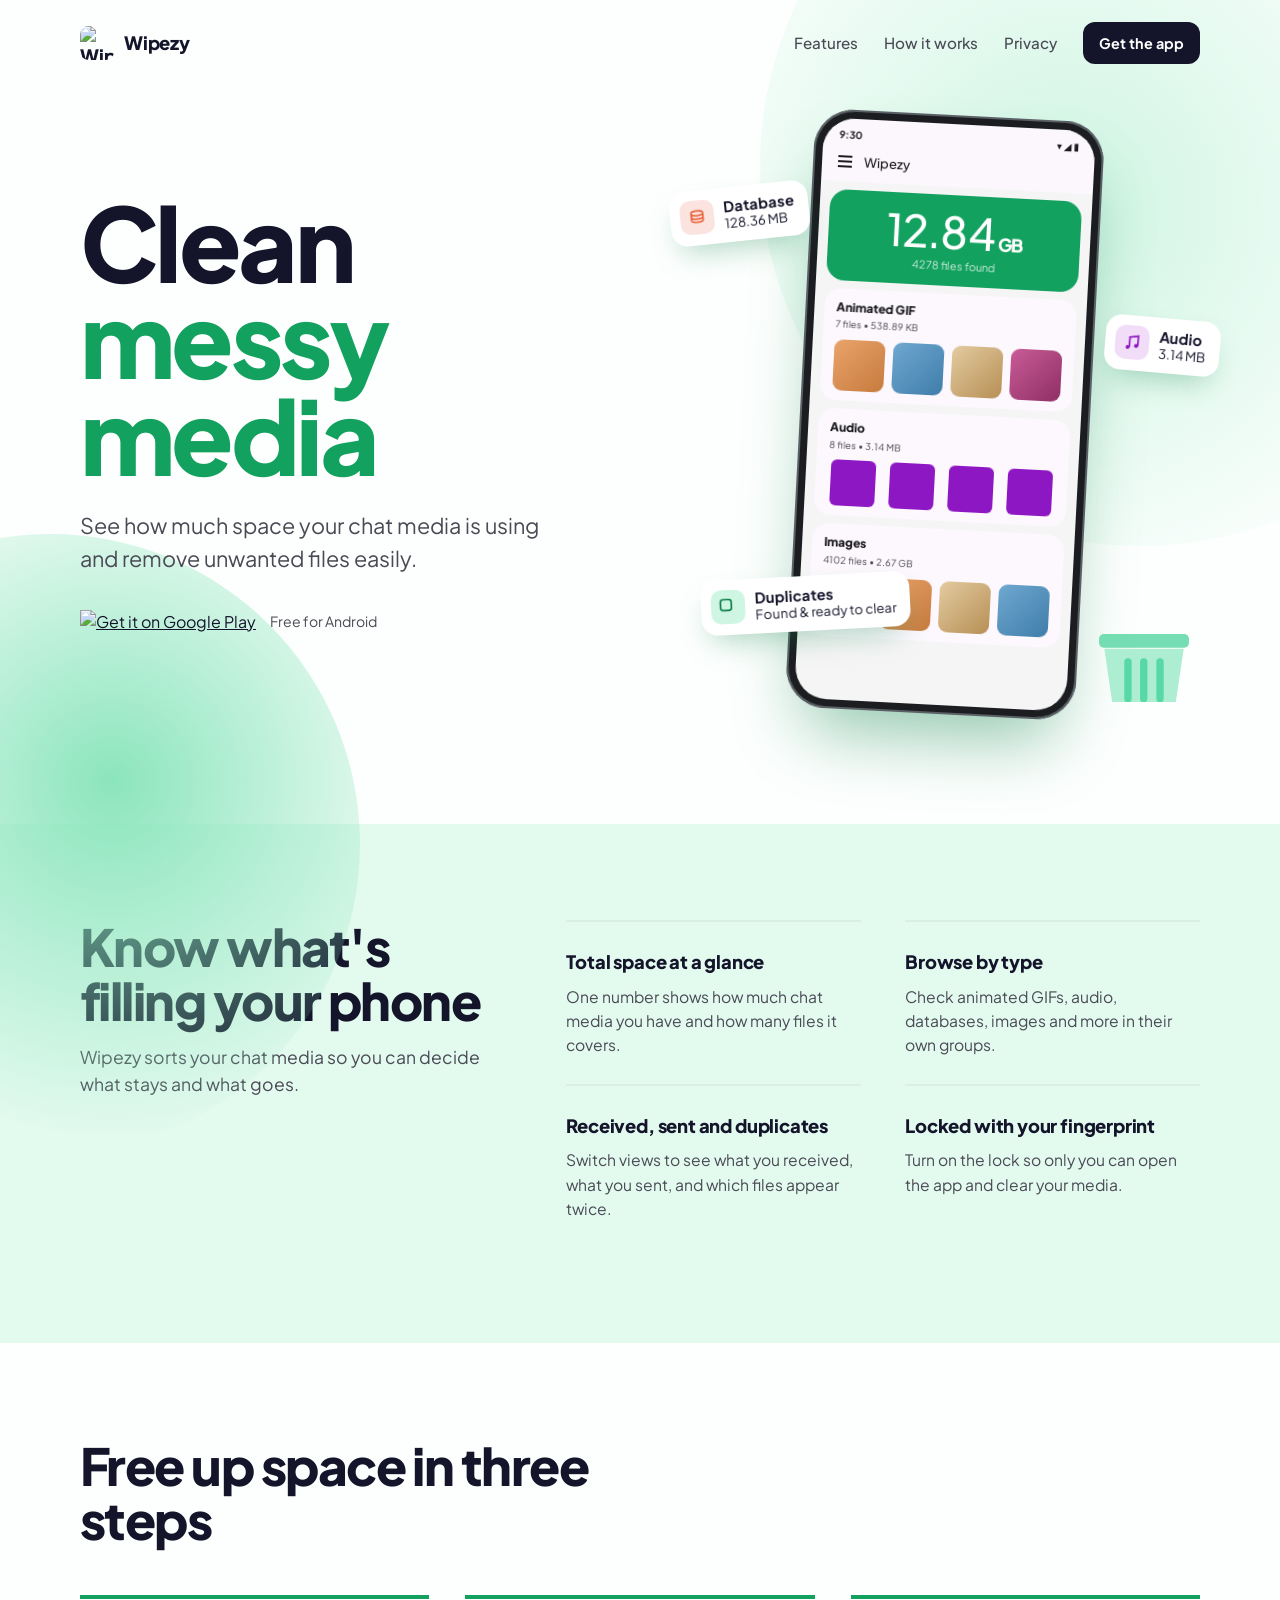
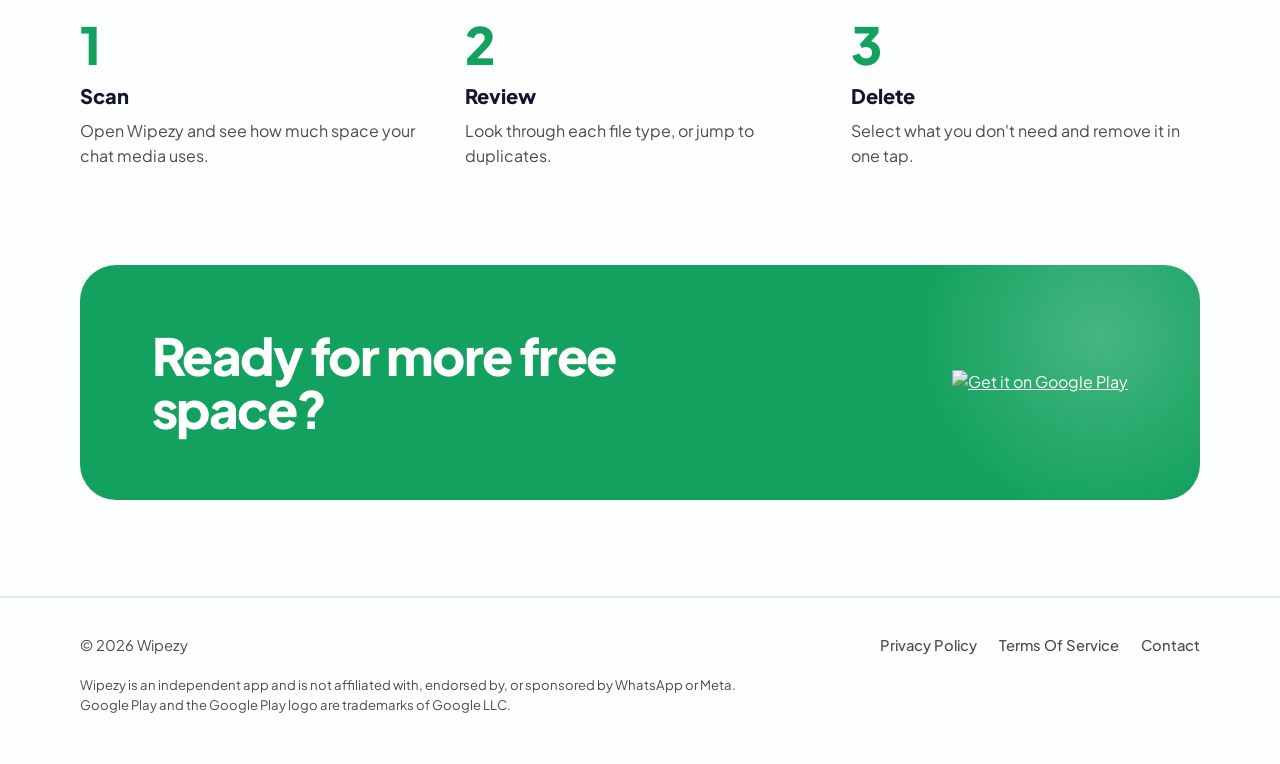
==== commit 364d58e2: "Update footer links and add Terms of Service page" ====
--- a/index.html
+++ b/index.html
@@ -114,7 +114,7 @@
     <span>© 2026 Wipezy</span>
     <nav aria-label="Footer">
       <a href="privacy.html">Privacy Policy</a>
-      <!-- <a href="terms.html">Terms</a> -->
+      <a href="terms.html">Terms Of Service</a>
       <a href="mailto:feedbacks.sachin@gmail.com">Contact</a>
     </nav>
     <p class="fine">Wipezy is an independent app and is not affiliated with, endorsed by, or sponsored by WhatsApp or Meta. Google Play and the Google Play logo are trademarks of Google LLC.</p>
